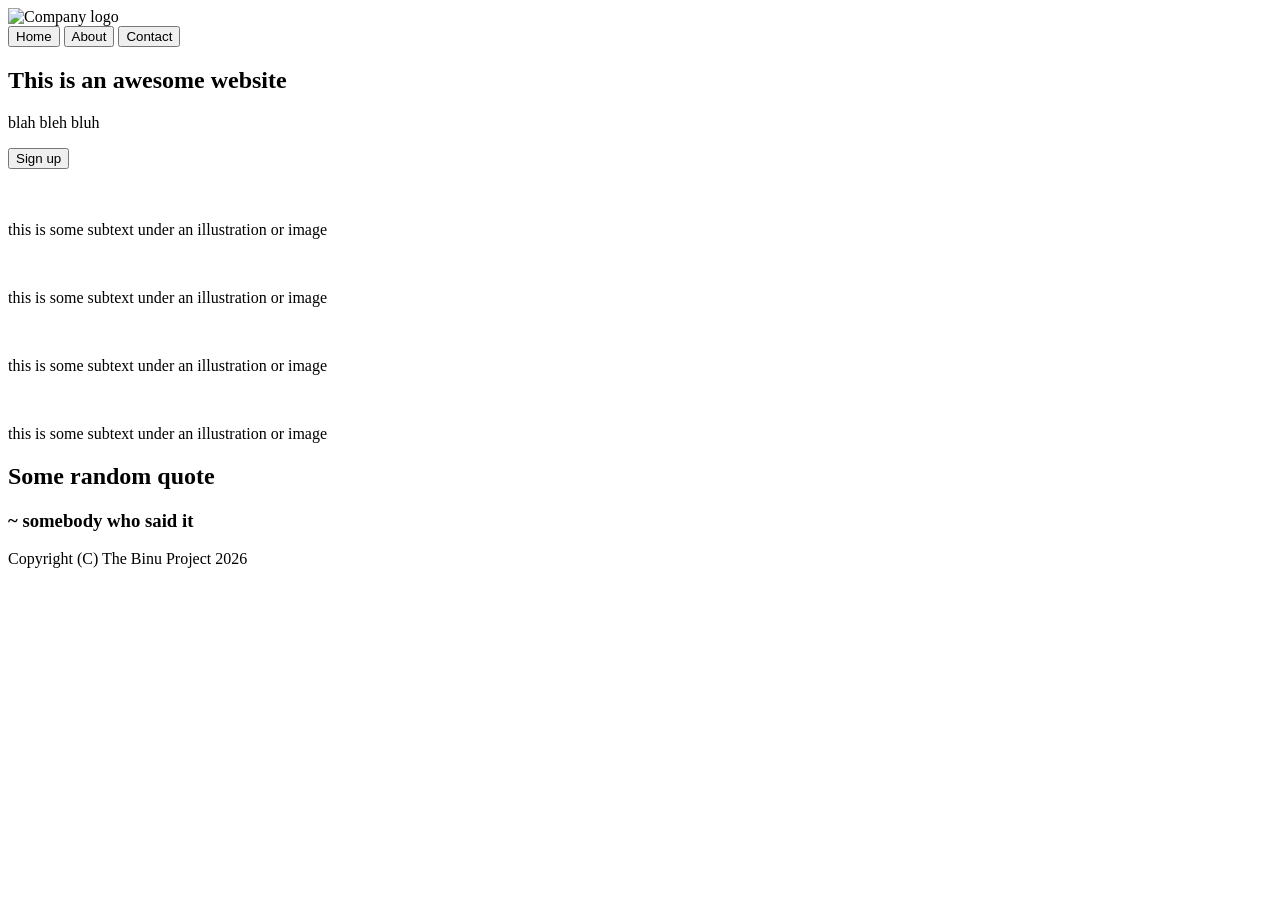
==== index.html @ 8dad3e72 "Basic HTM boilerplate setup and file organization" ====
<!DOCTYPE html>
<html lang="en">
    <head>
        <meta charset="UTF-8">
        <meta name="viewport" content="width=device-width, initial-scale=1.0">
        <title>Landing Page</title>
        <link rel="stylesheet" href="css/style.css">
        
    </head>
    <body>
        <header>
            <div class="logo">
                <img src="images/logo.png" alt="Company logo">
            </div>
            <nav>
                <button href="index.html">Home</button>
                <button href="about.html">About</button>
                <button>Contact</button>
            </nav>
        </header>
        <main>
            <section class="hero"> 
                <div class="hero-text">
                    <h1>This is an awesome website</h1>
                    <p>blah bleh bluh</p>
                    <button>Sign up</button>    
                </div>
                <img src="" alt="" class="hero-image">
            </section>
            <section class="cards-lineup">
                <div class="card">
                    <img src="" alt="" class="card-image">
                    <p>this is some subtext under an illustration or image</p>
                </div>

                <div class="card">
                    <img src="" alt="" class="card-image">
                    <p>this is some subtext under an illustration or image</p>
                </div>

                <div class="card">
                    <img src="" alt="" class="card-image">
                    <p>this is some subtext under an illustration or image</p>
                </div class="card">
                <div>
                    <img src="" alt="" class="card-image">
                    <p>this is some subtext under an illustration or image</p>
                </div>
            </section>
            <section>
                <h2>Some random quote</h2>
                <h3> ~ somebody who said it</h3>
            </section>
        </main>
        <footer>
            Copyright (C) The Binu Project 2026
        </footer>
    </body>
</html>
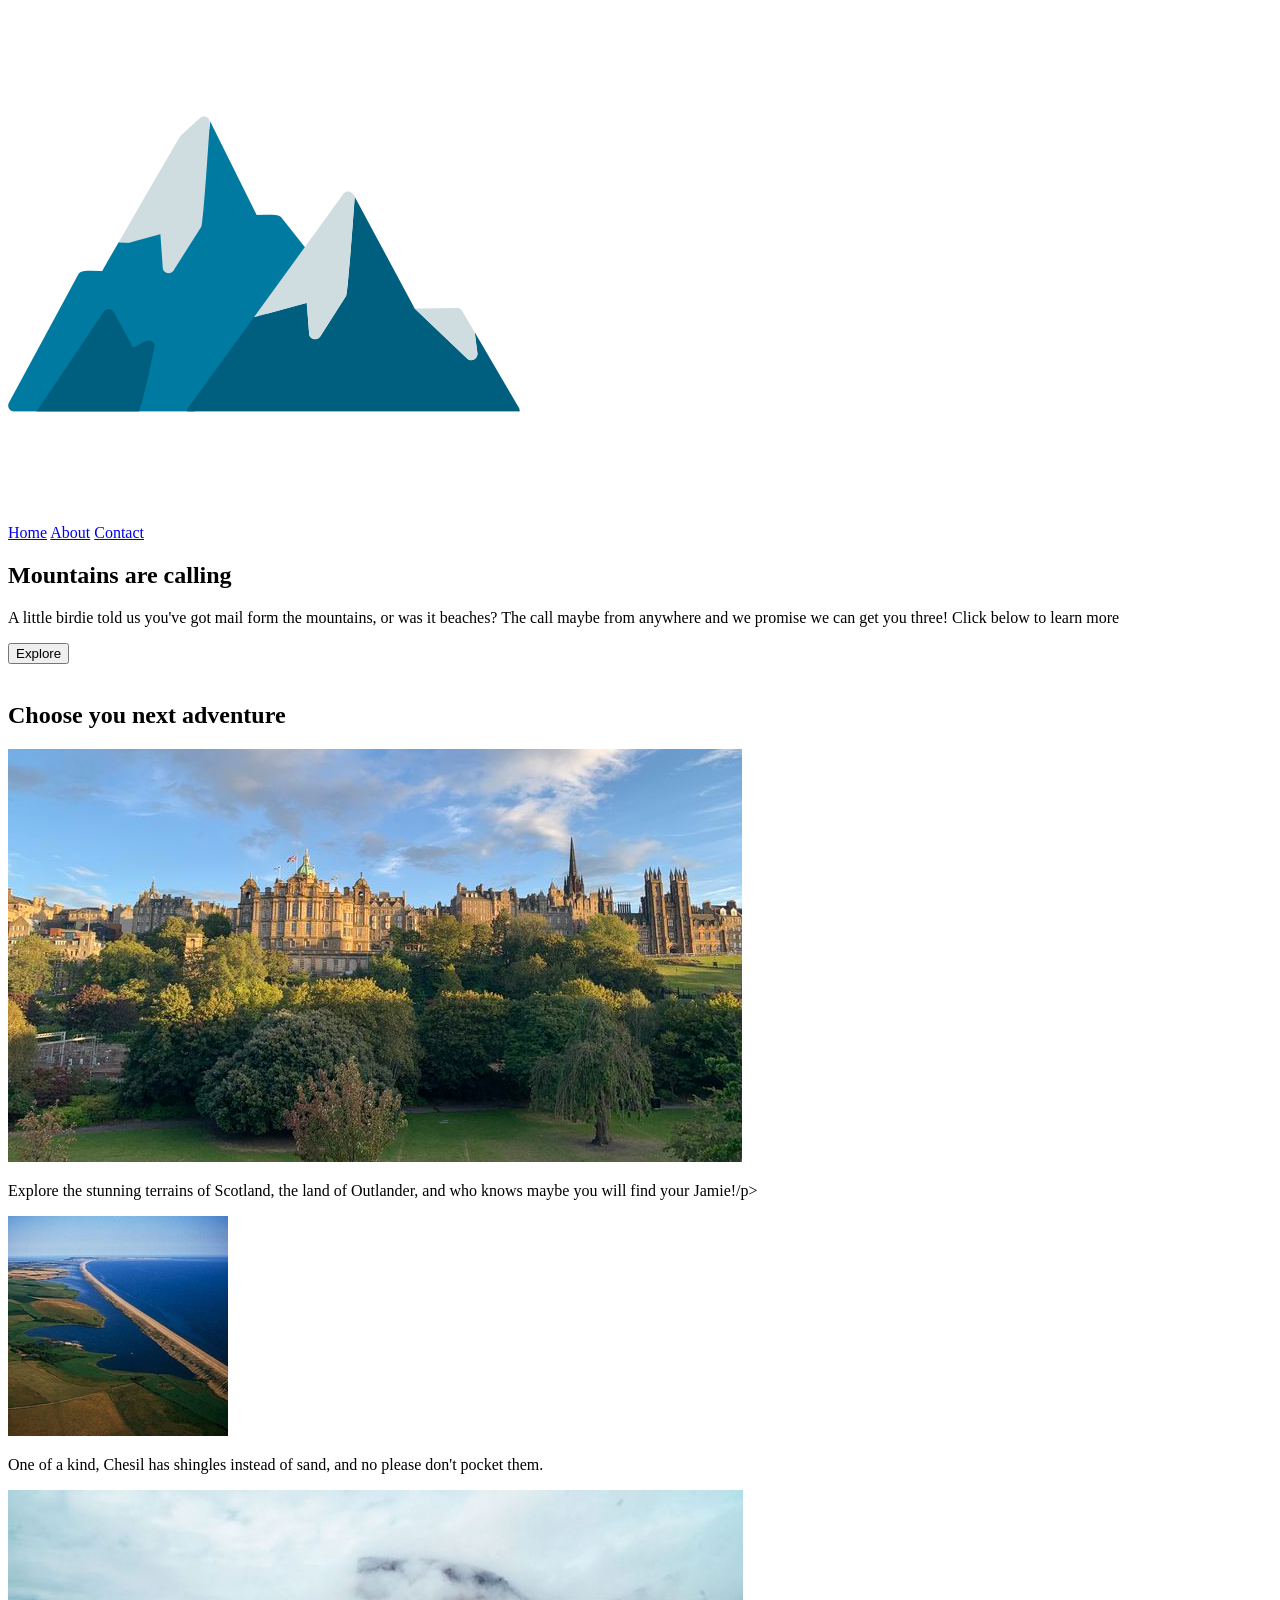
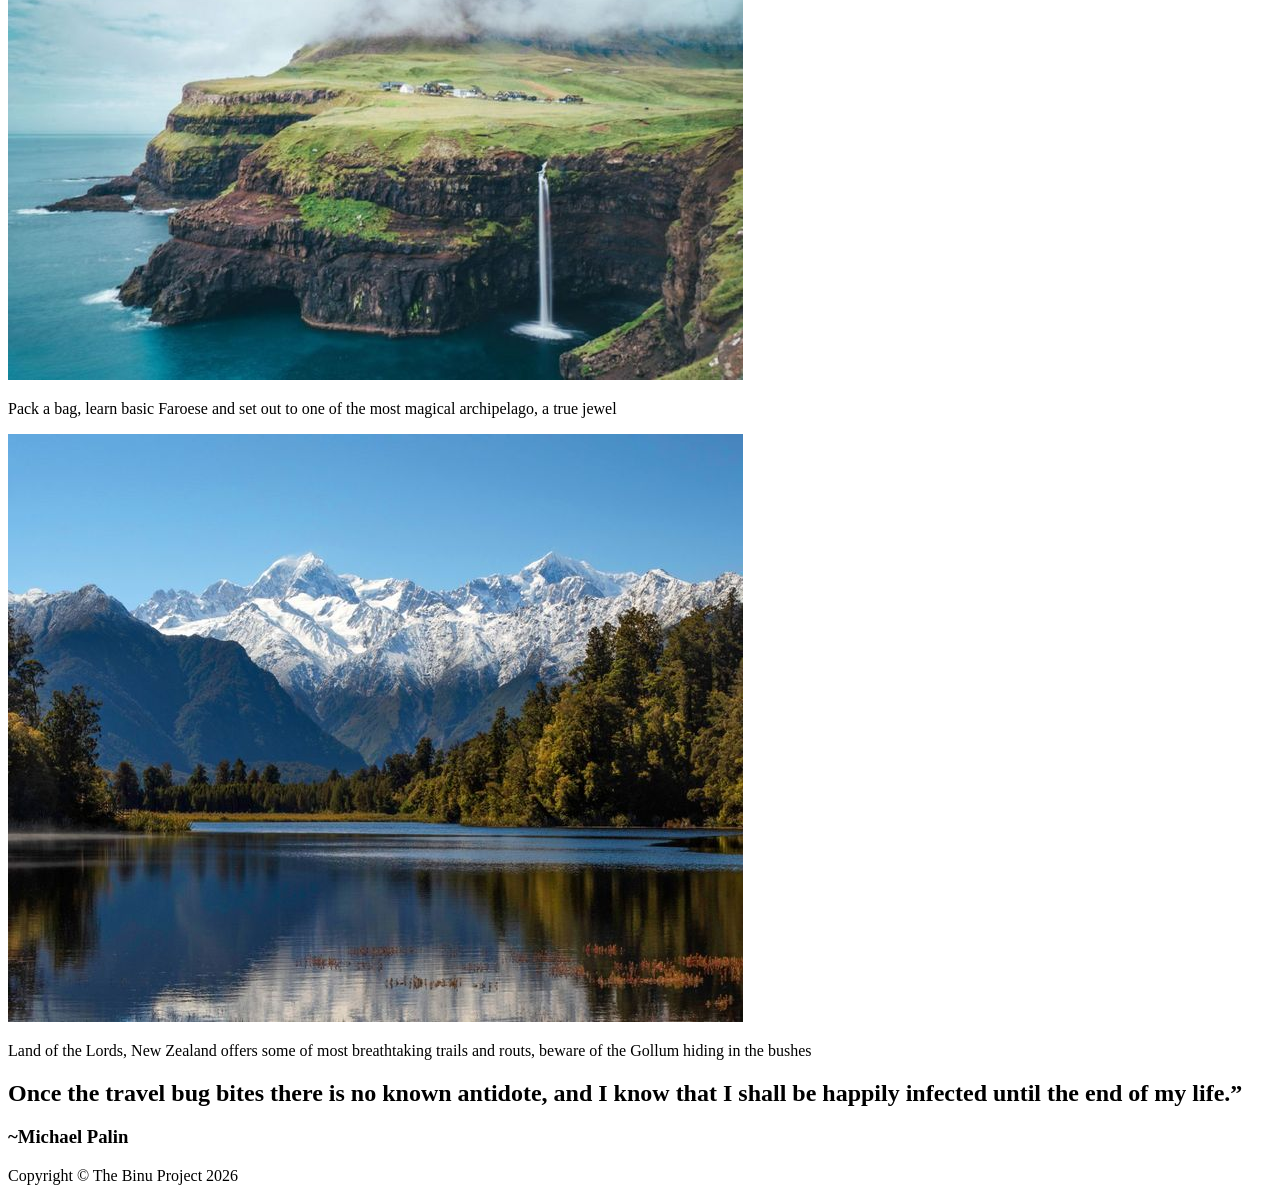
==== commit 650e0c6c: "HTML structuring finished" ====
--- a/index.html
+++ b/index.html
@@ -5,55 +5,59 @@
         <meta name="viewport" content="width=device-width, initial-scale=1.0">
         <title>Landing Page</title>
         <link rel="stylesheet" href="css/style.css">
+        <link rel="icon" href="assets/logo 2.png" type="image/png">
         
     </head>
     <body>
         <header>
             <div class="logo">
-                <img src="images/logo.png" alt="Company logo">
+                <img src="assets/logo 2.png" alt="Company logo">
             </div>
             <nav>
-                <button href="index.html">Home</button>
-                <button href="about.html">About</button>
-                <button>Contact</button>
+                <a href="index.html">Home</a>
+                <a href="about.html">About</a>
+                <a href="contacts.html">Contact</a>
             </nav>
         </header>
         <main>
             <section class="hero"> 
                 <div class="hero-text">
-                    <h1>This is an awesome website</h1>
-                    <p>blah bleh bluh</p>
-                    <button>Sign up</button>    
+                    <h1>Mountains are calling</h1>
+                    <p>A little birdie told us you've got mail form the mountains, or was it beaches? The call maybe from anywhere and we promise we can get you three! Click below to learn more</p>
+                    <button>Explore</button>    
                 </div>
                 <img src="" alt="" class="hero-image">
             </section>
             <section class="cards-lineup">
-                <div class="card">
-                    <img src="" alt="" class="card-image">
-                    <p>this is some subtext under an illustration or image</p>
+                <div>
+                    <h2> Choose you next adventure</h2>
+                </div>
+                <div class="card" id="Scotland">
+                    <img src="assets/Edinburgh Scotland.jpg" alt="An arial image of Edinburgh" class="card-image">
+                    <p>Explore the stunning terrains of Scotland, the land of Outlander, and who knows maybe you will find your Jamie!/p>
+                </div>
+
+                <div class="card" id="chesil-beach">
+                    <img src="assets/Chesil beach England.jpg" alt="A drone shot of 18mile long Chesil beach" class="card-image">
+                    <p>One of a kind, Chesil has shingles instead of sand, and no please don't pocket them. </p>
                 </div>
 
                 <div class="card">
-                    <img src="" alt="" class="card-image">
-                    <p>this is some subtext under an illustration or image</p>
-                </div>
-
-                <div class="card">
-                    <img src="" alt="" class="card-image">
-                    <p>this is some subtext under an illustration or image</p>
+                    <img src="assets/Faroe Island.jpg" alt="Image of Faroe islands, a waterfall dt=raining straight into sea" class="card-image">
+                    <p>Pack a bag, learn basic Faroese and set out to one of the most magical archipelago, a true jewel</p>
                 </div class="card">
                 <div>
-                    <img src="" alt="" class="card-image">
-                    <p>this is some subtext under an illustration or image</p>
+                    <img src="assets/LOTR land (New Zealand).jpg" alt="image of a beautiful lake" class="card-image">
+                    <p>Land of the Lords, New Zealand offers some of most breathtaking trails and routs, beware of the Gollum hiding in the bushes</p>
                 </div>
             </section>
-            <section>
-                <h2>Some random quote</h2>
-                <h3> ~ somebody who said it</h3>
+            <section class="quote">
+                <h2>Once the travel bug bites there is no known antidote, and I know that I shall be happily infected until the end of my life.”</h2>
+                <h3> ~Michael Palin</h3>
             </section>
         </main>
         <footer>
-            Copyright (C) The Binu Project 2026
+            Copyright © The Binu Project 2026
         </footer>
     </body>
 </html>
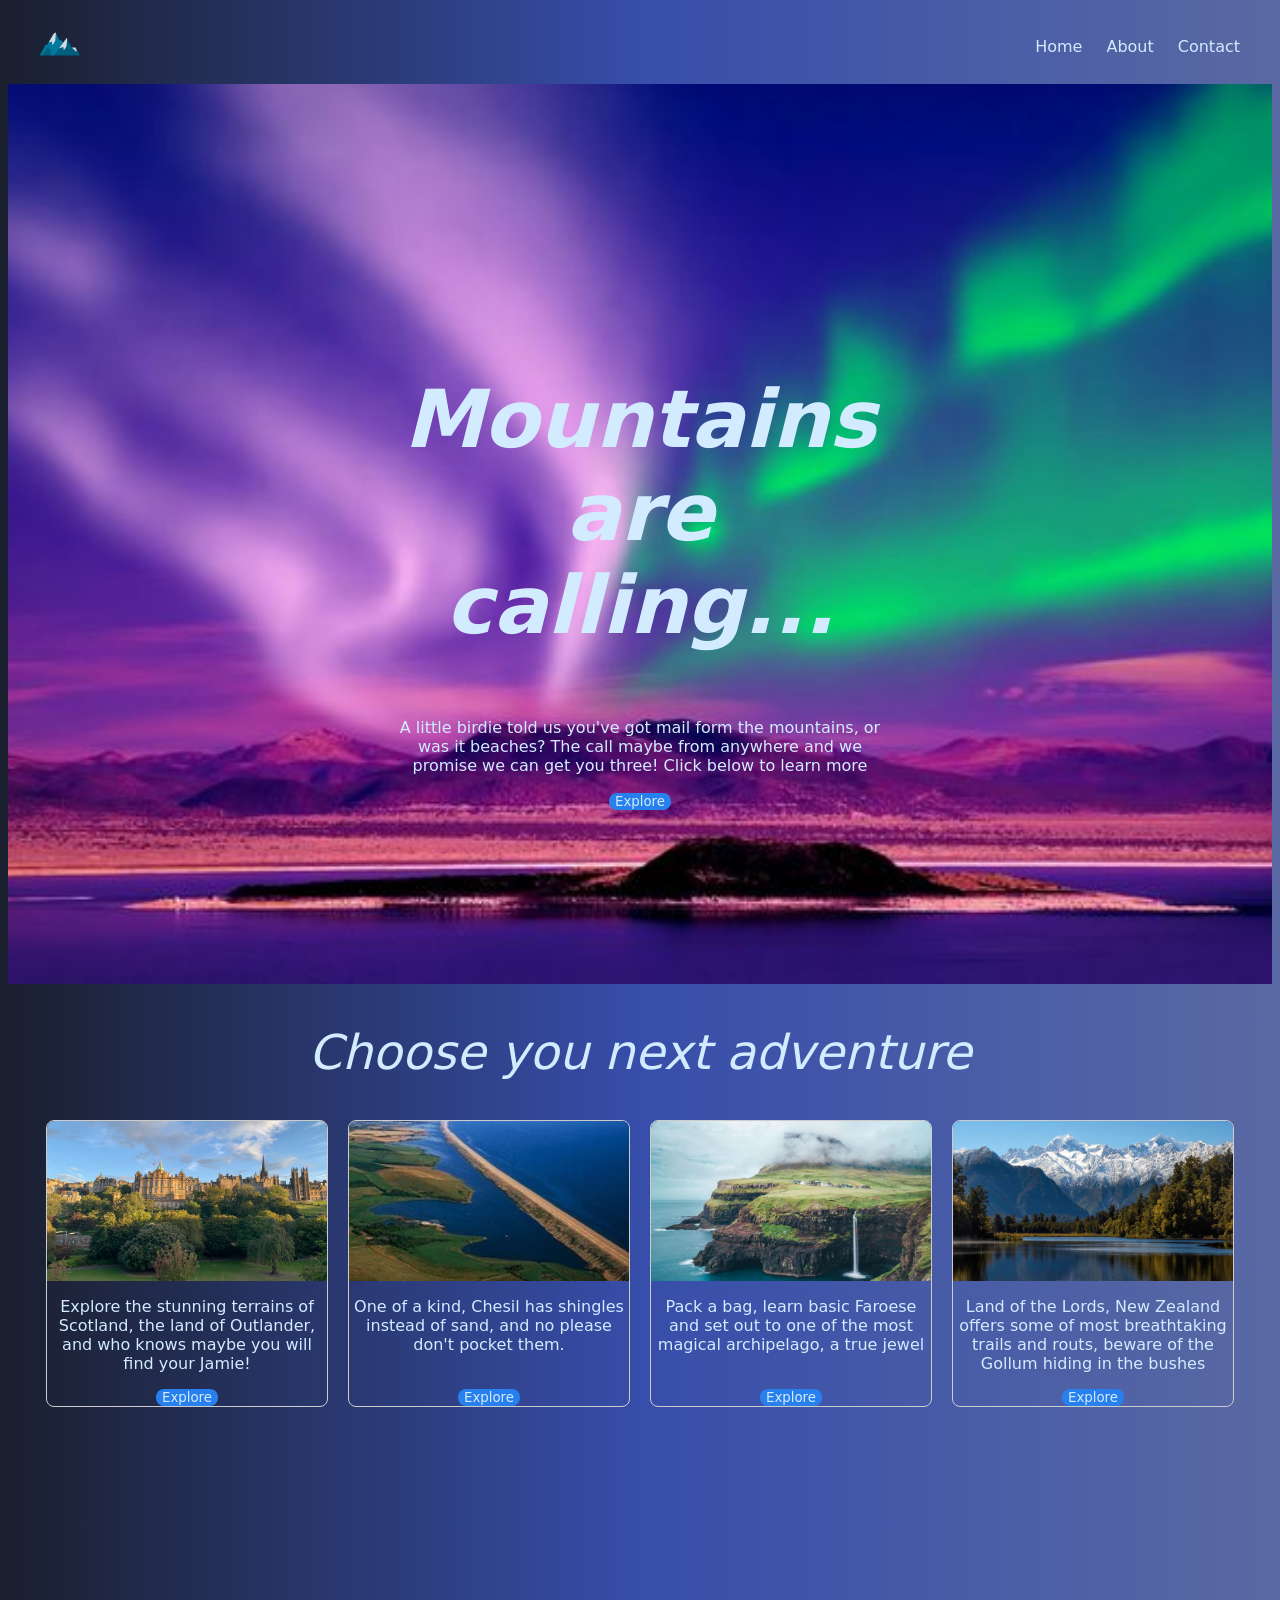
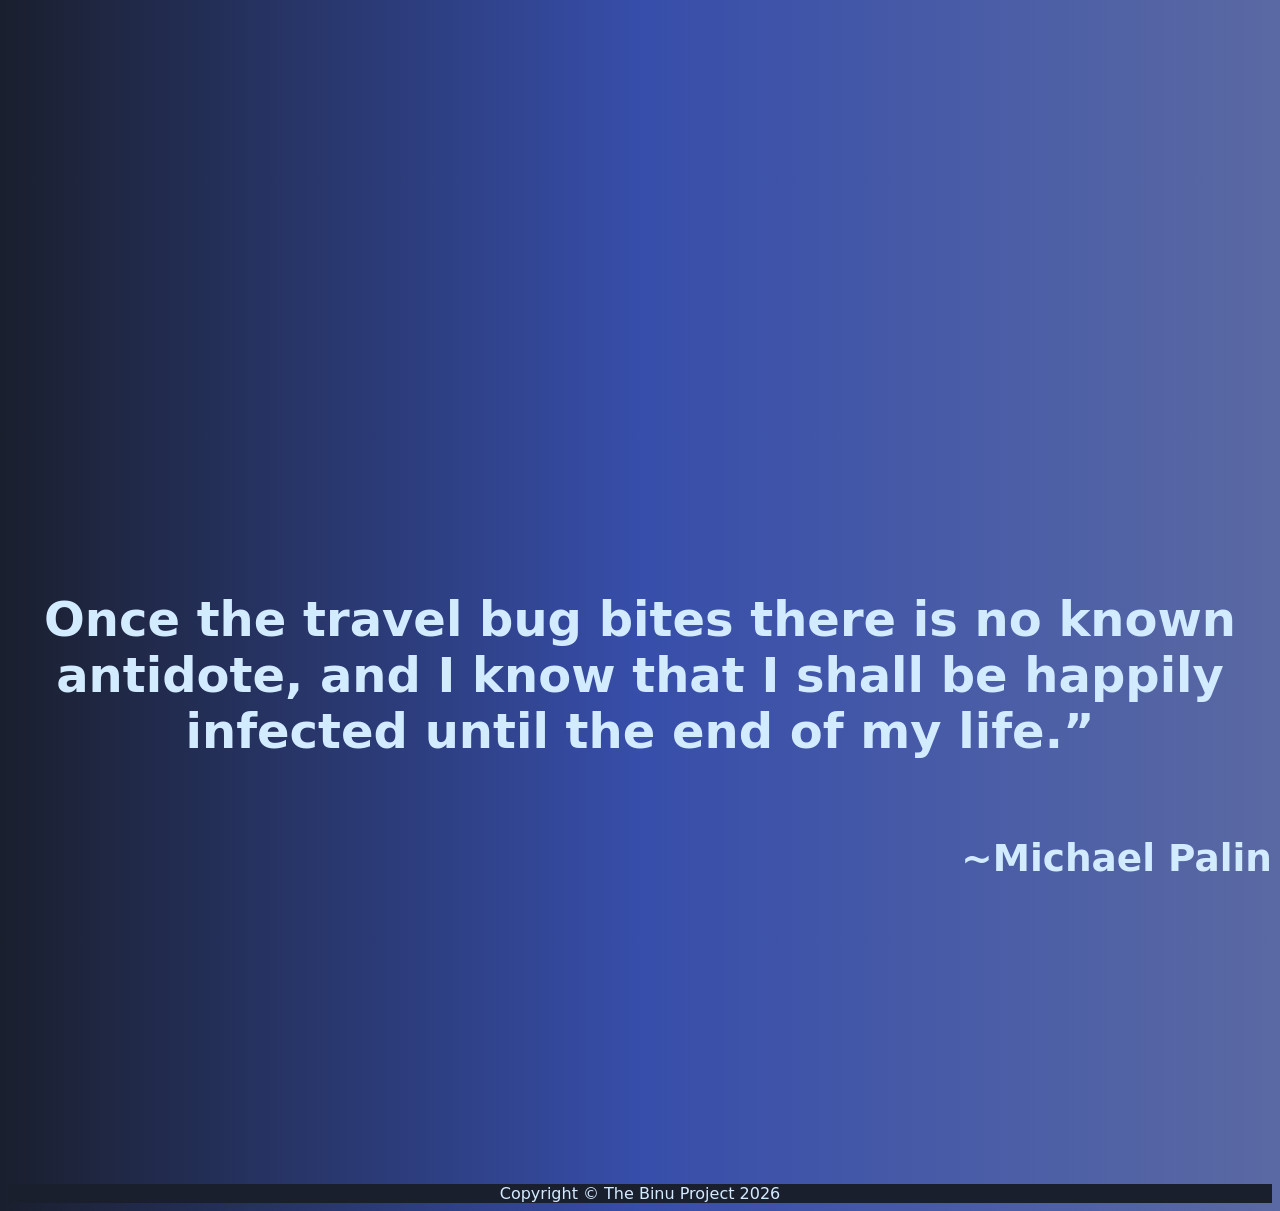
==== commit c11559e1: "Finished the core structure of the landing page" ====
--- a/index.html
+++ b/index.html
@@ -3,7 +3,7 @@
     <head>
         <meta charset="UTF-8">
         <meta name="viewport" content="width=device-width, initial-scale=1.0">
-        <title>Landing Page</title>
+        <title>Look where you're going Home</title>
         <link rel="stylesheet" href="css/style.css">
         <link rel="icon" href="assets/logo 2.png" type="image/png">
         
@@ -11,7 +11,7 @@
     <body>
         <header>
             <div class="logo">
-                <img src="assets/logo 2.png" alt="Company logo">
+                <img src="assets/logo 2.png" alt="logo">
             </div>
             <nav>
                 <a href="index.html">Home</a>
@@ -22,33 +22,39 @@
         <main>
             <section class="hero"> 
                 <div class="hero-text">
-                    <h1>Mountains are calling</h1>
+                    <h1>Mountains are calling...</h1>
                     <p>A little birdie told us you've got mail form the mountains, or was it beaches? The call maybe from anywhere and we promise we can get you three! Click below to learn more</p>
                     <button>Explore</button>    
                 </div>
-                <img src="" alt="" class="hero-image">
+                
             </section>
             <section class="cards-lineup">
                 <div>
                     <h2> Choose you next adventure</h2>
                 </div>
-                <div class="card" id="Scotland">
-                    <img src="assets/Edinburgh Scotland.jpg" alt="An arial image of Edinburgh" class="card-image">
-                    <p>Explore the stunning terrains of Scotland, the land of Outlander, and who knows maybe you will find your Jamie!/p>
-                </div>
+                <div class="cards-row">
+                    <div class="card" id="Scotland">
+                        <img src="assets/Edinburgh Scotland.jpg" alt="An arial image of Edinburgh" class="card-image">
+                        <p>Explore the stunning terrains of Scotland, the land of Outlander, and who knows maybe you will find your Jamie!</p>
+                        <button>Explore</button>
+                    </div>
 
-                <div class="card" id="chesil-beach">
-                    <img src="assets/Chesil beach England.jpg" alt="A drone shot of 18mile long Chesil beach" class="card-image">
-                    <p>One of a kind, Chesil has shingles instead of sand, and no please don't pocket them. </p>
-                </div>
+                    <div class="card" id="chesil-beach">
+                        <img src="assets/Chesil beach England.jpg" alt="A drone shot of 18mile long Chesil beach" class="card-image">
+                        <p>One of a kind, Chesil has shingles instead of sand, and no please don't pocket them. </p>
+                         <button>Explore</button>
+                    </div>
 
-                <div class="card">
-                    <img src="assets/Faroe Island.jpg" alt="Image of Faroe islands, a waterfall dt=raining straight into sea" class="card-image">
-                    <p>Pack a bag, learn basic Faroese and set out to one of the most magical archipelago, a true jewel</p>
-                </div class="card">
-                <div>
-                    <img src="assets/LOTR land (New Zealand).jpg" alt="image of a beautiful lake" class="card-image">
-                    <p>Land of the Lords, New Zealand offers some of most breathtaking trails and routs, beware of the Gollum hiding in the bushes</p>
+                    <div class="card" id="faroe-islands">
+                        <img src="assets/Faroe Island.jpg" alt="Image of Faroe islands, a waterfall dt=raining straight into sea" class="card-image">
+                        <p>Pack a bag, learn basic Faroese and set out to one of the most magical archipelago, a true jewel</p>
+                         <button>Explore</button>
+                    </div>
+                    <div  class="card" id="LOTR">
+                        <img src="assets/LOTR land (New Zealand).jpg" alt="image of a beautiful lake" class="card-image">
+                        <p>Land of the Lords, New Zealand offers some of most breathtaking trails and routs, beware of the Gollum hiding in the bushes</p>
+                         <button>Explore</button>
+                    </div>
                 </div>
             </section>
             <section class="quote">
--- a/css/style.css
+++ b/css/style.css
@@ -0,0 +1,127 @@
+* {
+    color: rgb(211, 235, 255);   
+    font-family: system-ui, -apple-system, BlinkMacSystemFont, 'Segoe UI', Roboto, Oxygen, Ubuntu, Cantarell, 'Open Sans', 'Helvetica Neue', sans-serif;
+}
+
+body {
+  background: linear-gradient(to right, #1a1f2e, #374eaa, #5a69a3);
+  min-height: 100vh;
+}
+.logo img {
+  height: 40px;
+  width: auto;
+}
+header {
+  display: flex;
+  justify-content: space-between;
+  align-items: center;
+  padding: 16px 32px;
+ 
+}
+nav {
+  display: flex;
+  gap: 24px;
+}
+
+nav a {
+  text-decoration: none;
+  color: inherit;
+  position: sticky;
+  top: 0px;
+}
+.hero {
+  background-image: url(../assets/bg.jpg);
+  background-repeat: no-repeat;
+  background-position: center;
+  background-size: cover;
+  display: flex;
+  align-items: center;
+  justify-content: center;
+  min-height: 100vh;
+  padding: 0 5%;
+}
+.hero-text{
+  flex: 0 1 500px;
+  max-width: 500px;
+  text-align: center;
+  padding: 0 5rem;
+}
+
+h1 {
+    font-size: 5rem;
+    font-style: oblique;
+    font-weight: 700;
+    color:rgb(211, 235, 255);;
+}
+.hero-text h1{
+    padding: 3rem 0 0 0 ;
+}
+.cards-lineup h2{
+    font-size: 3rem;
+    font-weight: 500;
+    font-style: oblique;
+}
+.cards-lineup {
+  display: flex;
+  flex-direction: column;
+  align-items: center;
+  min-height: 100vh;
+}
+
+.cards-row {
+  display: flex;
+  flex-direction: row;
+  justify-content: center;
+  gap: 20px;
+  flex-wrap: wrap;
+}
+
+.card {
+  width: 280px;
+  border: 1px solid #ccc;
+  border-radius: 8px;
+  overflow: hidden;
+  display: flex;
+  flex-direction: column;
+  align-items: center;
+  text-align: center;
+}
+
+.card-image {
+  width: 100%;
+  height: 160px;
+  object-fit: cover;
+  display: block;
+}
+button{
+   background: fixed, rgb(39, 128, 237);
+   border: #FFFFFF;
+   border-radius: 0.5rem;
+}
+.card {
+  display: flex;
+  flex-direction: column;
+  /* your existing width, border, etc. stay the same */
+}
+
+.card button {
+  margin-top: auto;
+}
+.quote{
+    min-height: 100vh;
+    text-align: center;
+    font-size: 2rem;
+    display: flex;
+    justify-content: center;
+    align-items: center;
+    flex-direction: column;
+    
+}
+.quote h3{
+    align-self: flex-end;
+}
+footer{
+    background-color: #1a1f2e;
+    text-align: center;
+    ;
+}
